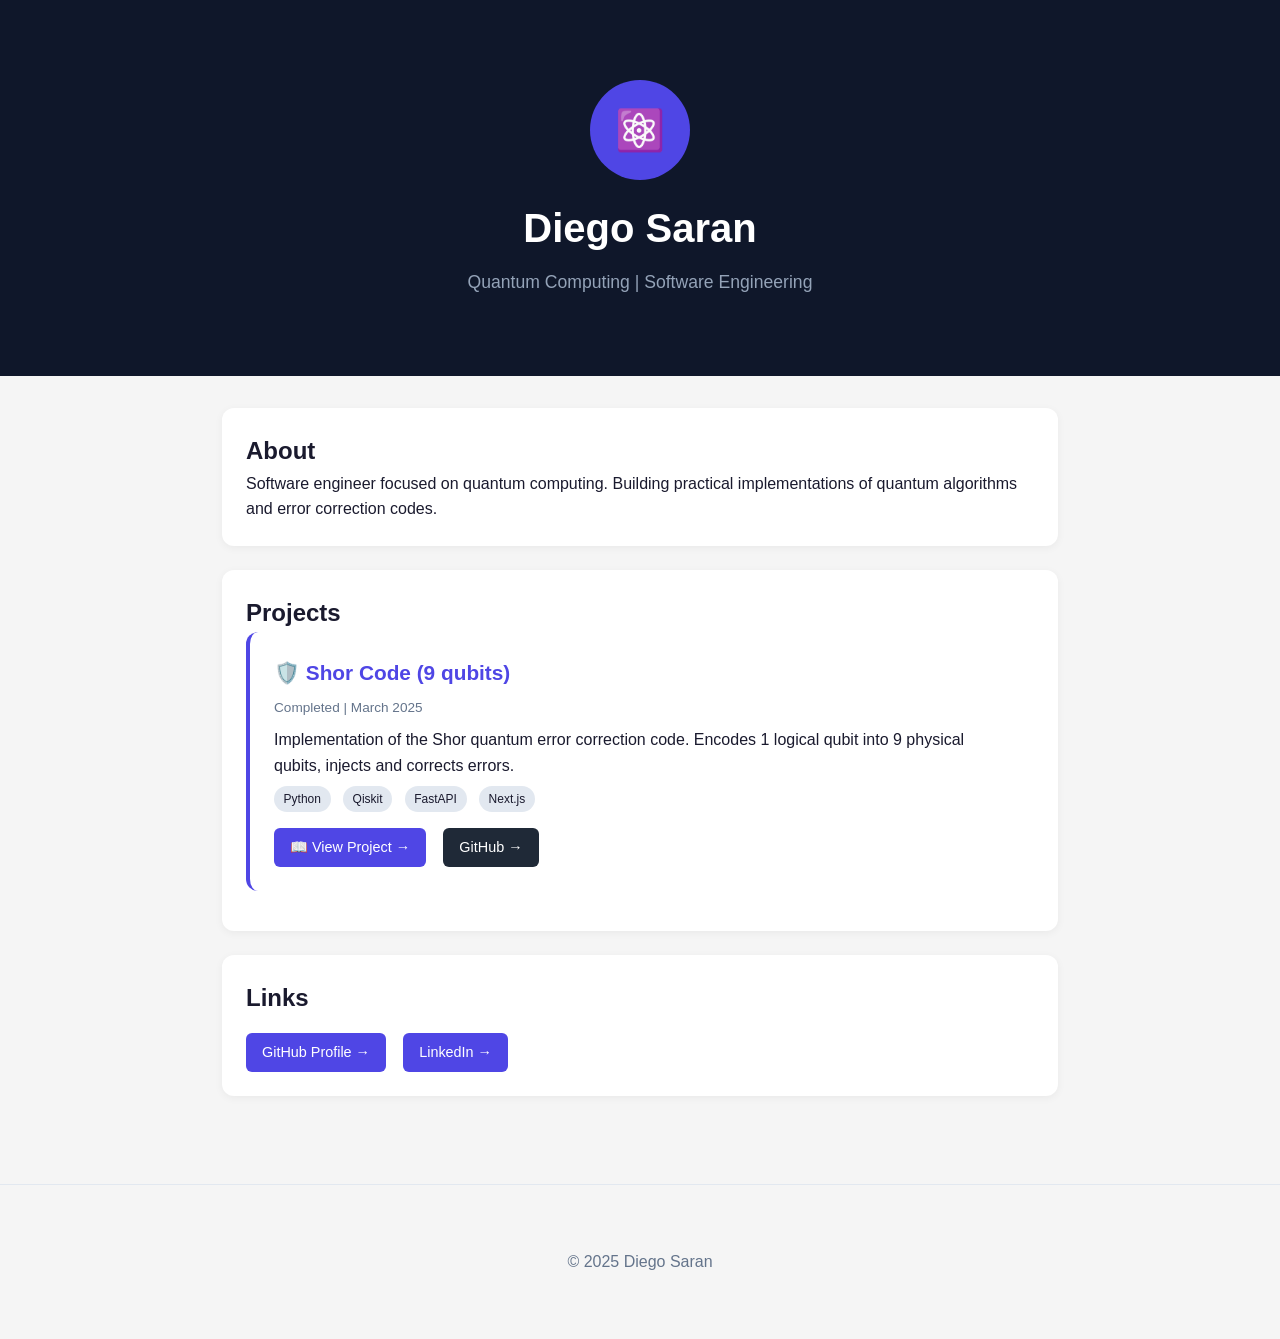
==== index.html @ ab17ec52 "Portfolio" ====
<!DOCTYPE html>
<html lang="en">
<head>
    <meta charset="UTF-8">
    <meta name="viewport" content="width=device-width, initial-scale=1.0">
    <title>Diego Saran | Quantum Computing</title>
    <link rel="stylesheet" href="css/style.css">
</head>
<body>
    <header>
        <div class="container">
            <div class="avatar">⚛️</div>
            <h1>Diego Saran</h1>
            <p class="subtitle">Quantum Computing | Software Engineering</p>
        </div>
    </header>

    <div class="container">
        <div class="card">
            <h2>About</h2>
            <p>Software engineer focused on quantum computing. Building practical implementations of quantum algorithms and error correction codes.</p>
        </div>

        <div class="card">
            <h2>Projects</h2>
            
            <div class="project-card">
                <h3 class="project-title">🛡️ Shor Code (9 qubits)</h3>
                <div class="project-meta">Completed | March 2025</div>
                <p>Implementation of the Shor quantum error correction code. Encodes 1 logical qubit into 9 physical qubits, injects and corrects errors.</p>
                <div>
                    <span class="badge">Python</span>
                    <span class="badge">Qiskit</span>
                    <span class="badge">FastAPI</span>
                    <span class="badge">Next.js</span>
                </div>
                <div class="links">
                    <a href="projects/shor-code.html">📖 View Project →</a>
                    <a href="https://github.com/diegosaran/quantum-shor-code-platform" target="_blank" class="github-link">GitHub →</a>
                </div>
            </div>

            <!-- Future projects will go here -->
        </div>

        <div class="card">
            <h2>Links</h2>
            <div class="links">
                <a href="https://github.com/diegosaran" target="_blank">GitHub Profile →</a>
                <a href="https://linkedin.com/in/diegosaran" target="_blank">LinkedIn →</a>
            </div>
        </div>
    </div>

    <footer>
        <div class="container">
            <p>© 2025 Diego Saran</p>
        </div>
    </footer>
</body>
</html>
---- css/style.css ----
* {
    margin: 0;
    padding: 0;
    box-sizing: border-box;
}
body {
    font-family: -apple-system, BlinkMacSystemFont, 'Segoe UI', Roboto, sans-serif;
    background: #f5f5f5;
    color: #1a1a2e;
    line-height: 1.6;
}
.container {
    max-width: 900px;
    margin: 0 auto;
    padding: 2rem;
}
header {
    background: #0f172a;
    color: white;
    padding: 3rem 0;
    text-align: center;
}
.avatar {
    width: 100px;
    height: 100px;
    border-radius: 50%;
    background: #4f46e5;
    margin: 0 auto 1rem;
    display: flex;
    align-items: center;
    justify-content: center;
    font-size: 2.5rem;
}
h1 {
    font-size: 2.5rem;
    margin-bottom: 0.5rem;
}
.subtitle {
    color: #94a3b8;
    font-size: 1.1rem;
}
.card {
    background: white;
    border-radius: 12px;
    padding: 1.5rem;
    margin-bottom: 1.5rem;
    box-shadow: 0 2px 8px rgba(0,0,0,0.05);
}
.project-card {
    background: white;
    border-radius: 12px;
    padding: 1.5rem;
    margin-bottom: 1rem;
    border-left: 4px solid #4f46e5;
    transition: transform 0.2s;
}
.project-card:hover {
    transform: translateX(4px);
}
.project-title {
    font-size: 1.3rem;
    margin-bottom: 0.5rem;
    color: #4f46e5;
}
.project-meta {
    color: #64748b;
    font-size: 0.85rem;
    margin-bottom: 0.5rem;
}
.badge {
    display: inline-block;
    background: #e2e8f0;
    padding: 0.2rem 0.6rem;
    border-radius: 20px;
    font-size: 0.75rem;
    margin-right: 0.5rem;
    margin-top: 0.5rem;
}
.links {
    margin-top: 1rem;
}
.links a, .btn {
    display: inline-block;
    background: #4f46e5;
    color: white;
    text-decoration: none;
    padding: 0.5rem 1rem;
    border-radius: 6px;
    font-size: 0.9rem;
    margin-right: 0.8rem;
    transition: background 0.2s;
}
.links a:hover, .btn:hover {
    background: #4338ca;
}
.links .github-link {
    background: #1f2937;
}
.links .github-link:hover {
    background: #111827;
}
.back-link {
    display: inline-block;
    margin-bottom: 1rem;
    color: #4f46e5;
    text-decoration: none;
}
.back-link:hover {
    text-decoration: underline;
}
footer {
    text-align: center;
    padding: 2rem 0;
    color: #64748b;
    border-top: 1px solid #e2e8f0;
    margin-top: 2rem;
}
@media (max-width: 600px) {
    .container {
        padding: 1rem;
    }
    h1 {
        font-size: 1.8rem;
    }
}
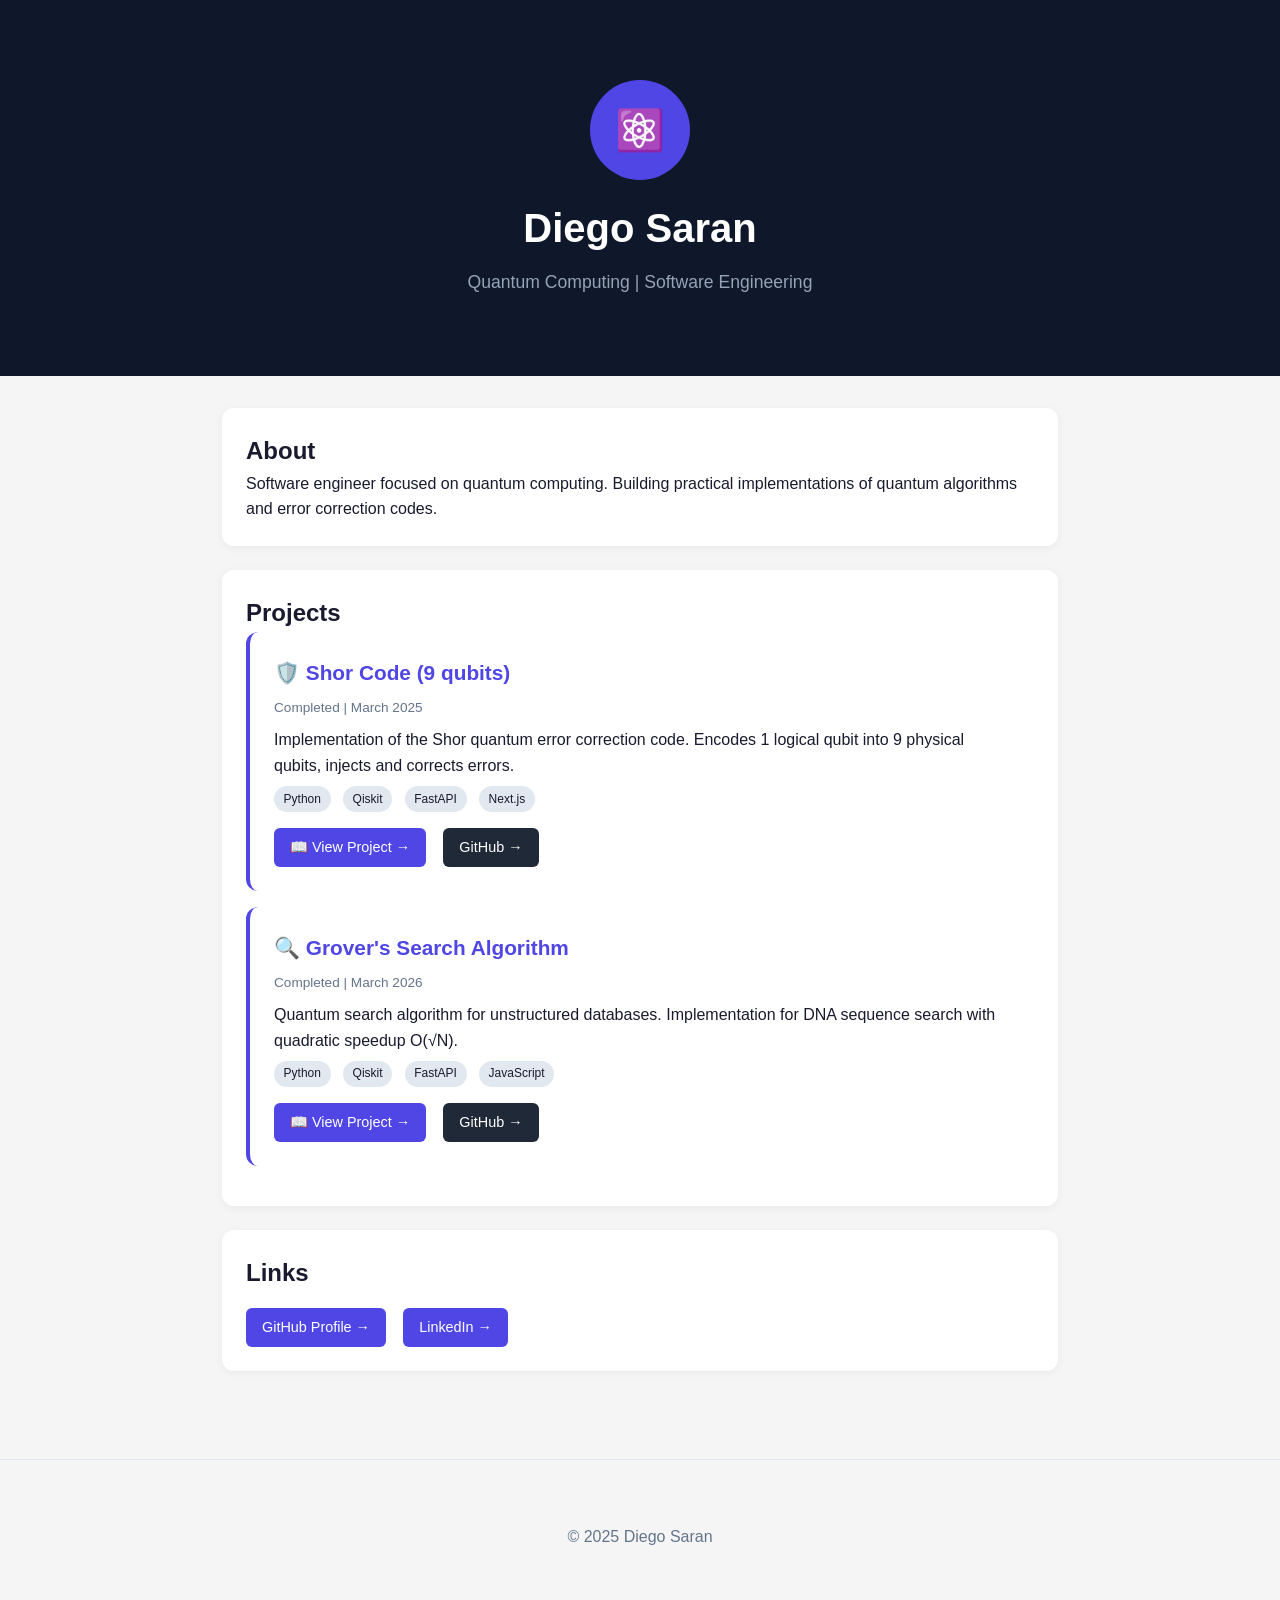
==== commit 1273053f: "Add Grover's Algorithm to portfolio" ====
--- a/index.html
+++ b/index.html
@@ -40,7 +40,22 @@
                 </div>
             </div>
 
-            <!-- Future projects will go here -->
+            <!-- NOVO: GROVER PROJECT -->
+            <div class="project-card">
+                <h3 class="project-title">🔍 Grover's Search Algorithm</h3>
+                <div class="project-meta">Completed | March 2026</div>
+                <p>Quantum search algorithm for unstructured databases. Implementation for DNA sequence search with quadratic speedup O(√N).</p>
+                <div>
+                    <span class="badge">Python</span>
+                    <span class="badge">Qiskit</span>
+                    <span class="badge">FastAPI</span>
+                    <span class="badge">JavaScript</span>
+                </div>
+                <div class="links">
+                    <a href="projects/grover-code.html">📖 View Project →</a>
+                    <a href="https://github.com/diegosaran/quantum-grover-platform" target="_blank" class="github-link">GitHub →</a>
+                </div>
+            </div>
         </div>
 
         <div class="card">
